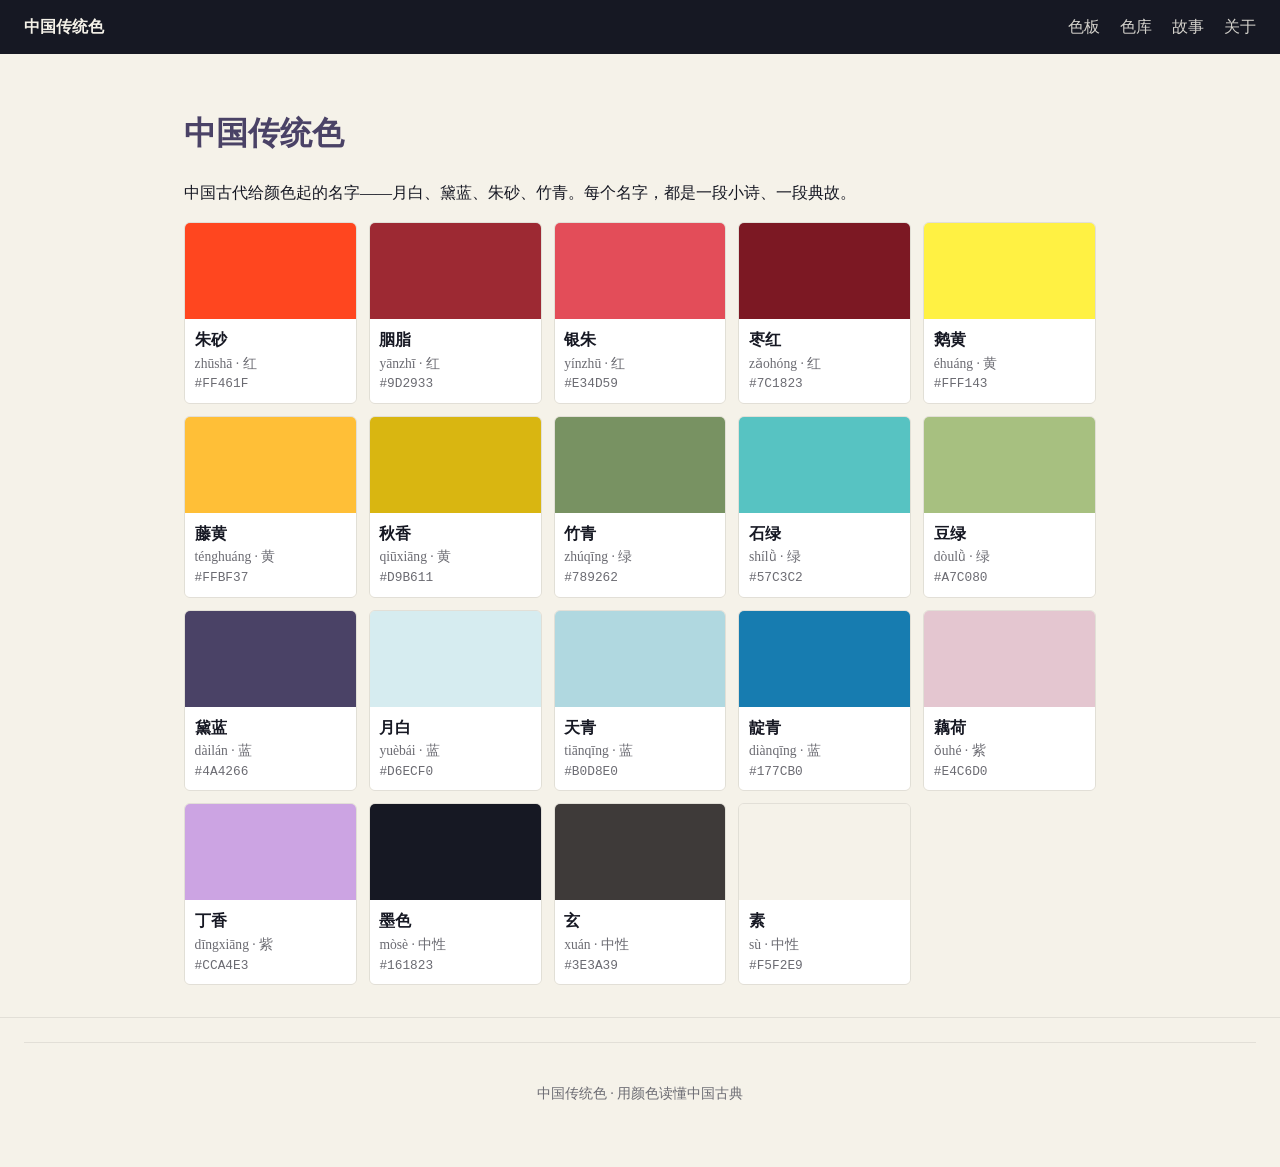
==== index.html @ 493ceb04 "Add colour wall homepage with shared navigation Co-Authored-By: Claude Code <noreply@anthropic.com>" ====
<!DOCTYPE html>
<html lang="zh-CN">
<head>
  <meta charset="UTF-8">
  <meta name="viewport" content="width=device-width, initial-scale=1.0">
  <title>中国传统色 · Chinese Traditional Colors</title>
  <link rel="stylesheet" href="style.css">
</head>
<body>
  <header id="site-header"></header>
  <main>
    <h1>中国传统色</h1>
    <p>中国古代给颜色起的名字——月白、黛蓝、朱砂、竹青。每个名字，都是一段小诗、一段典故。</p>
    <div id="wall" class="wall"></div>
  </main>
  <footer id="site-footer"></footer>
  <script src="colors.js"></script>
  <script src="nav.js"></script>
  <script>renderWall(document.getElementById("wall"));</script>
</body>
</html>
---- style.css ----
:root {
  /* 中国传统色 —— palette */
  --c-zhusha: #FF461F;   /* 朱砂 */
  --c-yanzhi: #9D2933;   /* 胭脂 */
  --c-yinzhu: #E34D59;   /* 银朱 */
  --c-zaohong: #7C1823;  /* 枣红 */
  --c-ehuang: #FFF143;   /* 鹅黄 */
  --c-tenghuang: #FFBF37;/* 藤黄 */
  --c-qiuxiang: #D9B611; /* 秋香 */
  --c-zhuqing: #789262;  /* 竹青 */
  --c-shilv: #57C3C2;    /* 石绿 */
  --c-doulv: #A7C080;    /* 豆绿 */
  --c-dailan: #4A4266;   /* 黛蓝 */
  --c-yuebai: #D6ECF0;   /* 月白 */
  --c-tianqing: #B0D8E0; /* 天青 */
  --c-dianqing: #177CB0; /* 靛青 */
  --c-ouhe: #E4C6D0;     /* 藕荷 */
  --c-dingxiang: #CCA4E3;/* 丁香 */
  --c-mose: #161823;     /* 墨色 */
  --c-xuan: #3E3A39;     /* 玄 */
  --c-su: #F5F2E9;       /* 素 / 宣纸 */

  /* 角色 */
  --ink: #161823;
  --paper: #F5F2E9;
  --accent: #FF461F;
  --heading: #4A4266;
  --muted: #6b6b72;
}

* { box-sizing: border-box; }

body {
  margin: 0;
  font-family: Georgia, "Songti SC", "SimSun", serif;
  background: var(--paper);
  color: var(--ink);
  line-height: 1.6;
}

/* 导航 */
nav {
  display: flex;
  align-items: center;
  justify-content: space-between;
  padding: 0.9rem 1.5rem;
  background: var(--ink);
  color: var(--paper);
}
nav .brand {
  font-weight: bold;
  color: var(--paper);
  text-decoration: none;
}
nav .links a {
  color: var(--paper);
  text-decoration: none;
  margin-left: 1rem;
  opacity: 0.85;
}
nav .links a:hover {
  opacity: 1;
  color: var(--c-ehuang);
}

/* 主内容 */
main {
  max-width: 960px;
  margin: 0 auto;
  padding: 2rem 1.5rem;
}

h1, h2, h3 { color: var(--heading); }

/* 色板墙 */
.wall {
  display: grid;
  grid-template-columns: repeat(auto-fill, minmax(160px, 1fr));
  gap: 0.75rem;
}
.swatch {
  border: 1px solid rgba(0, 0, 0, 0.08);
  border-radius: 6px;
  overflow: hidden;
}
.swatch .chip { height: 96px; }
.swatch .meta {
  padding: 0.5rem 0.6rem;
  background: #fff;
}
.swatch .name { font-weight: bold; }
.swatch .pinyin { color: var(--muted); font-size: 0.85rem; }
.swatch .hex {
  font-family: ui-monospace, monospace;
  font-size: 0.8rem;
  color: var(--muted);
}

/* 页脚 */
footer {
  text-align: center;
  padding: 1.5rem;
  color: var(--muted);
  font-size: 0.9rem;
  border-top: 1px solid rgba(0, 0, 0, 0.08);
}
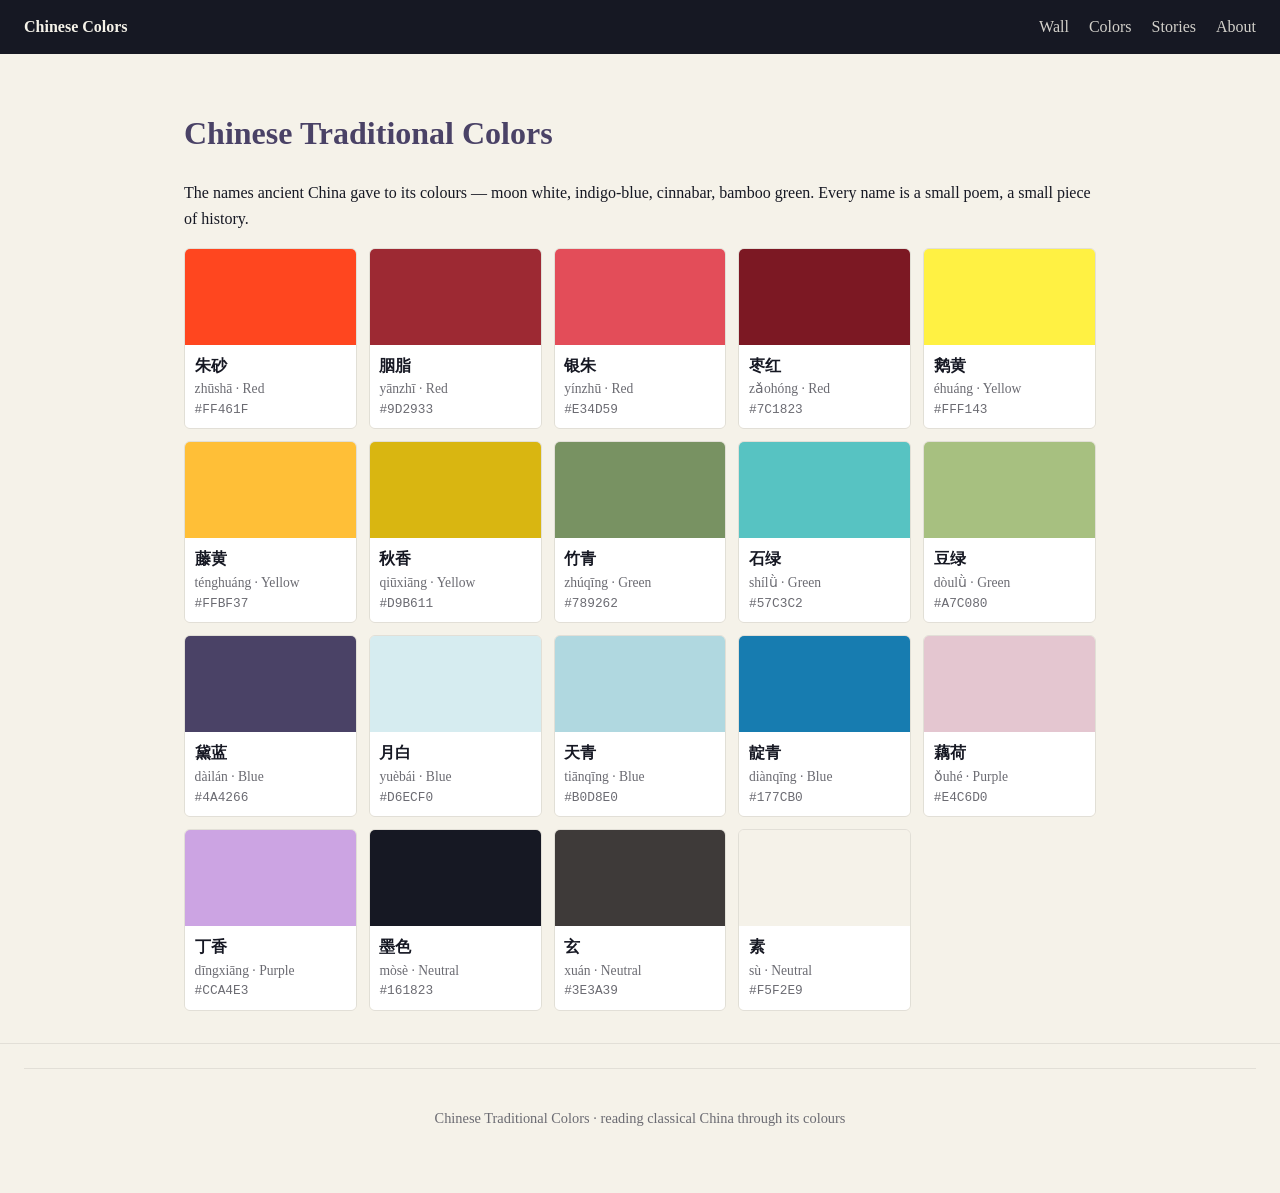
==== commit f132a4cb: "Translate site copy to English Co-Authored-By: Claude Code <noreply@anthropic.com>" ====
--- a/index.html
+++ b/index.html
@@ -1,16 +1,16 @@
 <!DOCTYPE html>
-<html lang="zh-CN">
+<html lang="en">
 <head>
   <meta charset="UTF-8">
   <meta name="viewport" content="width=device-width, initial-scale=1.0">
-  <title>中国传统色 · Chinese Traditional Colors</title>
+  <title>Chinese Traditional Colors</title>
   <link rel="stylesheet" href="style.css">
 </head>
 <body>
   <header id="site-header"></header>
   <main>
-    <h1>中国传统色</h1>
-    <p>中国古代给颜色起的名字——月白、黛蓝、朱砂、竹青。每个名字，都是一段小诗、一段典故。</p>
+    <h1>Chinese Traditional Colors</h1>
+    <p>The names ancient China gave to its colours — moon white, indigo-blue, cinnabar, bamboo green. Every name is a small poem, a small piece of history.</p>
     <div id="wall" class="wall"></div>
   </main>
   <footer id="site-footer"></footer>
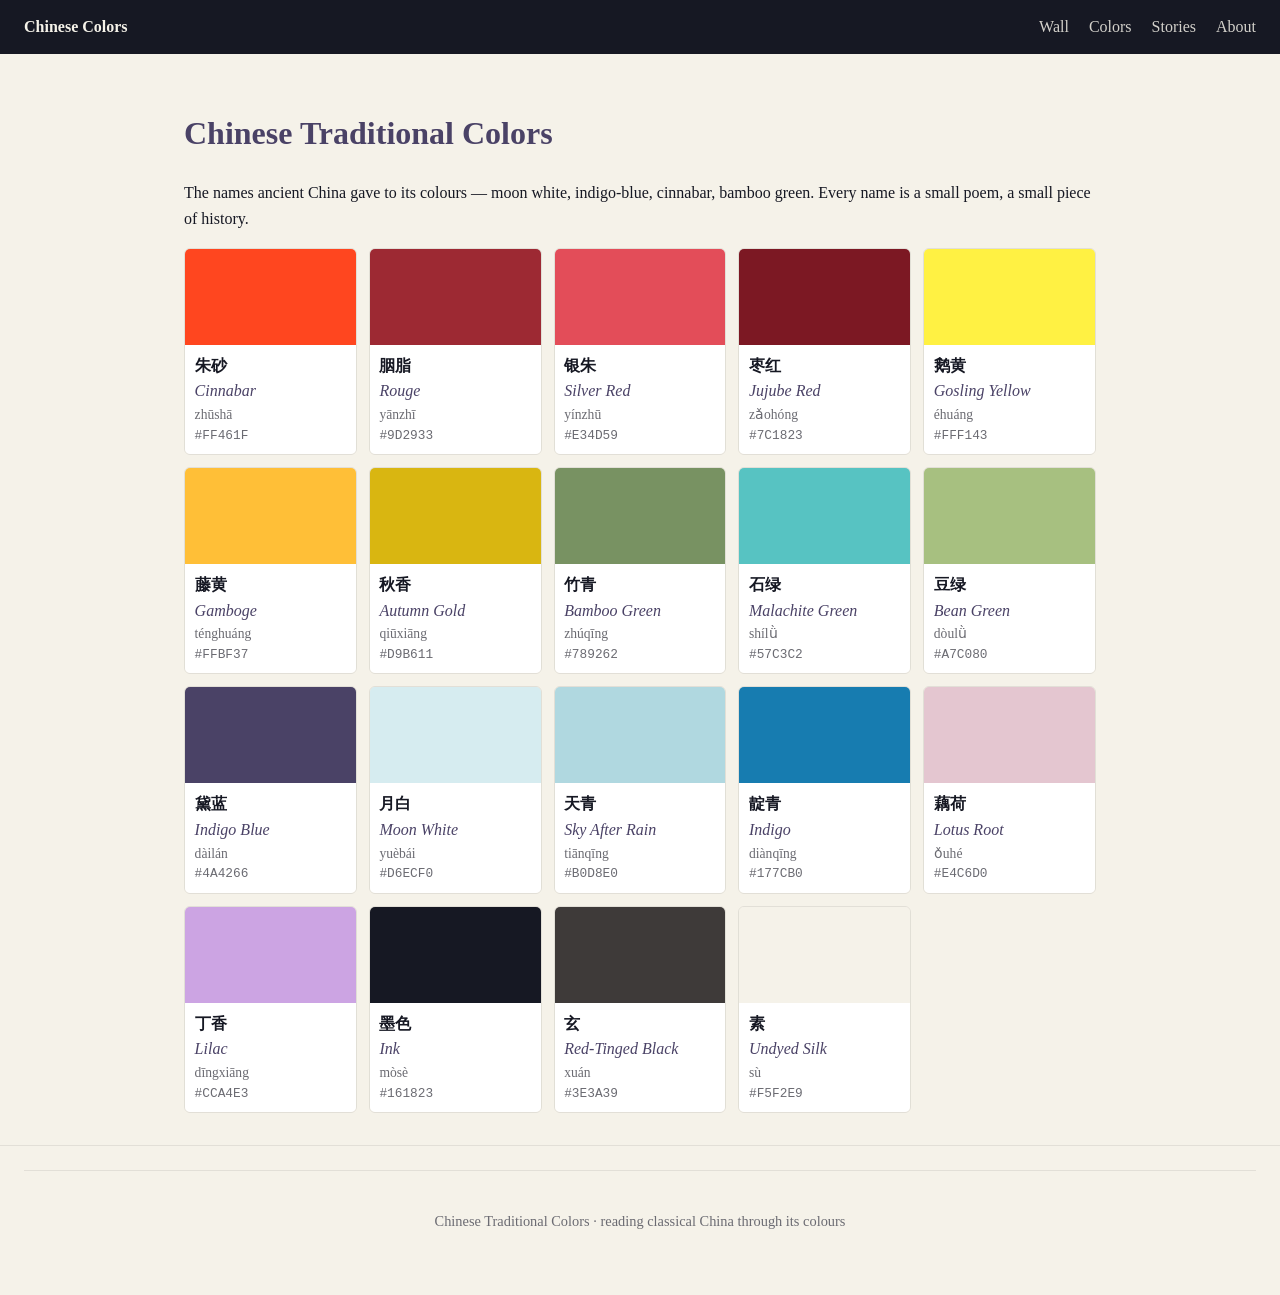
==== commit 571701a3: "Add a colour detail modal Co-Authored-By: Claude Code <noreply@anthropic.com>" ====
--- a/index.html
+++ b/index.html
@@ -4,6 +4,15 @@
   <meta charset="UTF-8">
   <meta name="viewport" content="width=device-width, initial-scale=1.0">
   <title>Chinese Traditional Colors</title>
+  <link rel="icon" href="favicon-32.png" sizes="32x32">
+  <link rel="manifest" href="manifest.webmanifest">
+  <link rel="apple-touch-icon" href="apple-touch-icon.png">
+  <meta property="og:title" content="Chinese Traditional Colors">
+  <meta property="og:description" content="The named colours of classical China — moon white, indigo-blue, cinnabar — and the story behind each one.">
+  <meta property="og:image" content="https://yuyuanma.github.io/chinese-colors/images/og-image.jpg">
+  <meta property="og:url" content="https://yuyuanma.github.io/chinese-colors/">
+  <meta property="og:type" content="website">
+  <meta name="twitter:card" content="summary_large_image">
   <link rel="stylesheet" href="style.css">
 </head>
 <body>
@@ -16,6 +25,7 @@
   <footer id="site-footer"></footer>
   <script src="colors.js"></script>
   <script src="nav.js"></script>
+  <script src="detail.js"></script>
   <script>renderWall(document.getElementById("wall"));</script>
 </body>
 </html>
--- a/style.css
+++ b/style.css
@@ -78,6 +78,13 @@
   grid-template-columns: repeat(auto-fill, minmax(160px, 1fr));
   gap: 0.75rem;
 }
+.hue-group {
+  margin-bottom: 2rem;
+}
+.hue-group h2 {
+  border-bottom: 1px solid rgba(0, 0, 0, 0.08);
+  padding-bottom: 0.25rem;
+}
 .swatch {
   border: 1px solid rgba(0, 0, 0, 0.08);
   border-radius: 6px;
@@ -89,11 +96,96 @@
   background: #fff;
 }
 .swatch .name { font-weight: bold; }
+.swatch .english { font-style: italic; color: var(--heading); }
 .swatch .pinyin { color: var(--muted); font-size: 0.85rem; }
 .swatch .hex {
   font-family: ui-monospace, monospace;
   font-size: 0.8rem;
   color: var(--muted);
+}
+.swatch .note {
+  font-size: 0.8rem;
+  color: var(--muted);
+  margin-top: 0.25rem;
+}
+.swatch[data-hex] {
+  position: relative;
+  cursor: pointer;
+}
+.swatch.copied::after {
+  content: "Copied!";
+  position: absolute;
+  top: 0.5rem;
+  right: 0.5rem;
+  background: var(--ink);
+  color: var(--paper);
+  font-size: 0.75rem;
+  padding: 0.2rem 0.5rem;
+  border-radius: 4px;
+}
+
+/* 故事页 */
+.story {
+  display: flex;
+  gap: 1rem;
+  margin-bottom: 1.5rem;
+  padding: 1rem;
+  background: #fff;
+  border: 1px solid rgba(0, 0, 0, 0.08);
+  border-radius: 6px;
+}
+.story-swatch {
+  width: 96px;
+  height: 96px;
+  border-radius: 6px;
+  flex-shrink: 0;
+}
+.story-body h2 {
+  margin: 0 0 0.25rem;
+}
+.story .pinyin {
+  font-weight: normal;
+  font-size: 0.9rem;
+  color: var(--muted);
+}
+.story .hex {
+  font-family: ui-monospace, monospace;
+  font-size: 0.8rem;
+  color: var(--muted);
+  margin-bottom: 0.5rem;
+}
+.story p {
+  margin: 0;
+}
+
+/* 色系筛选 */
+.filter {
+  display: flex;
+  flex-wrap: wrap;
+  gap: 0.5rem;
+  margin-bottom: 1.5rem;
+}
+.filter-btn {
+  padding: 0.35em 0.9em;
+  font: inherit;
+  border: 1px solid rgba(0, 0, 0, 0.15);
+  background: #fff;
+  border-radius: 99px;
+  cursor: pointer;
+}
+.filter-btn.active {
+  background: var(--ink);
+  color: var(--paper);
+  border-color: var(--ink);
+}
+
+/* 关于页 */
+#sources li {
+  margin-bottom: 0.75rem;
+}
+#sources .note {
+  color: var(--muted);
+  font-size: 0.9rem;
 }
 
 /* 页脚 */
